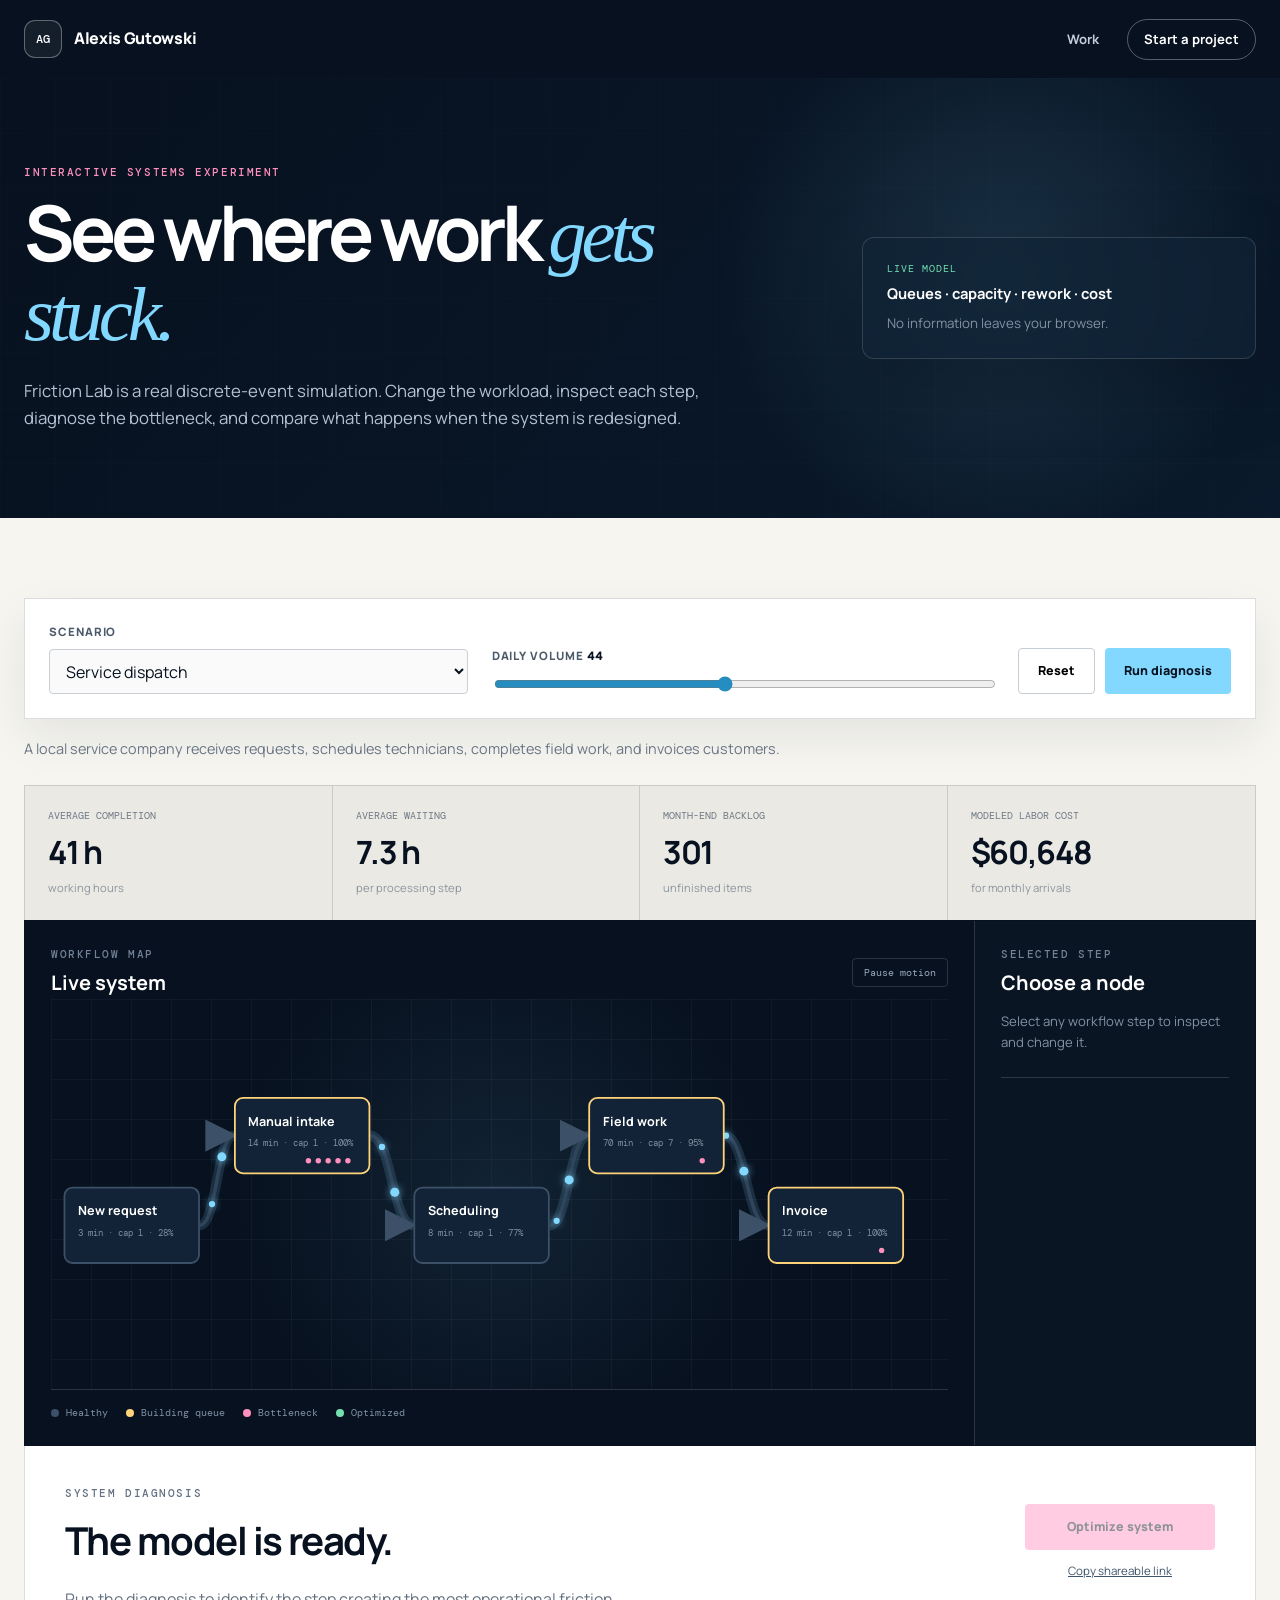
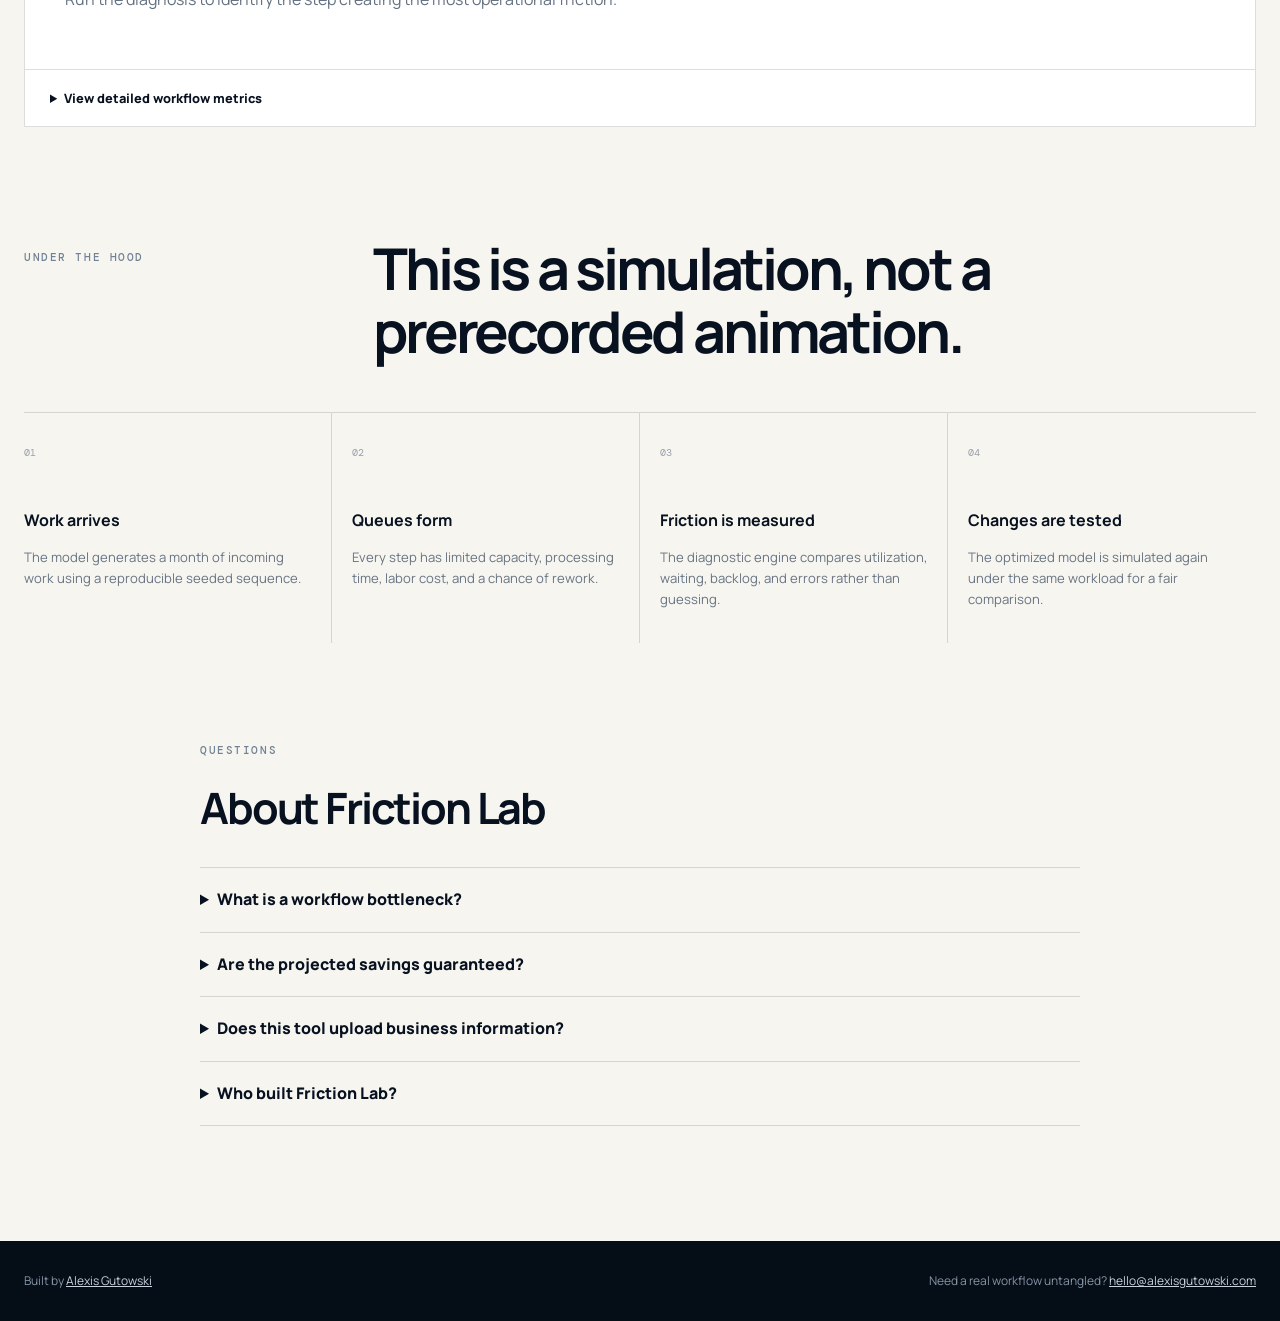
==== friction-lab/index.html @ 674093dd "Add static site package and Friction Lab Add a complete, build-free static site for alexisgutowski.c" ====
<!doctype html>
<html lang="en">
<head>
  <meta charset="utf-8">
  <meta name="viewport" content="width=device-width, initial-scale=1">
  <title>Workflow Bottleneck Simulator | Friction Lab by Alexis Gutowski</title>
  <meta name="description" content="Try Friction Lab, a free workflow simulator by Alexis Gutowski. Model queues, find bottlenecks, and compare process improvements in your browser.">
  <meta name="author" content="Alexis Gutowski">
  <meta name="robots" content="index,follow,max-image-preview:large,max-snippet:-1,max-video-preview:-1">
  <meta name="theme-color" content="#07111f">
  <link rel="canonical" href="https://alexisgutowski.com/friction-lab/">
  <link rel="icon" href="../favicon.svg" type="image/svg+xml">
  <link rel="apple-touch-icon" href="../assets/apple-touch-icon.png">
  <link rel="manifest" href="../site.webmanifest">
  <link rel="preconnect" href="https://fonts.googleapis.com">
  <link rel="preconnect" href="https://fonts.gstatic.com" crossorigin>
  <link href="https://fonts.googleapis.com/css2?family=DM+Mono:wght@400;500&family=Manrope:wght@400;500;600;700;800&display=swap" rel="stylesheet">

  <meta property="og:type" content="website">
  <meta property="og:site_name" content="Alexis Gutowski">
  <meta property="og:title" content="Friction Lab | Interactive Workflow Bottleneck Simulator">
  <meta property="og:description" content="Model a workflow, watch it break, diagnose the bottleneck, and compare an optimized system.">
  <meta property="og:url" content="https://alexisgutowski.com/friction-lab/">
  <meta property="og:image" content="https://alexisgutowski.com/assets/alexis-gutowski-social-card.jpg">
  <meta property="og:image:secure_url" content="https://alexisgutowski.com/assets/alexis-gutowski-social-card.jpg">
  <meta property="og:image:type" content="image/jpeg">
  <meta property="og:image:width" content="1200">
  <meta property="og:image:height" content="630">
  <meta property="og:image:alt" content="Alexis Gutowski, software developer and systems problem solver">
  <meta name="twitter:card" content="summary_large_image">
  <meta name="twitter:title" content="Friction Lab | Interactive Workflow Simulator">
  <meta name="twitter:description" content="Find bottlenecks and compare workflow improvements in a real browser-based simulation.">
  <meta name="twitter:image" content="https://alexisgutowski.com/assets/alexis-gutowski-social-card.jpg">
  <meta name="twitter:image:alt" content="Alexis Gutowski, software developer and systems problem solver">

  <script type="application/ld+json">
  {
    "@context": "https://schema.org",
    "@type": "SoftwareApplication",
    "@id": "https://alexisgutowski.com/friction-lab/#software",
    "name": "Friction Lab",
    "url": "https://alexisgutowski.com/friction-lab/",
    "description": "An interactive workflow simulator that models queues, processing capacity, rework, labor cost, and bottlenecks before comparing process improvements.",
    "applicationCategory": "BusinessApplication",
    "applicationSubCategory": "Workflow simulation and process analysis",
    "operatingSystem": "Any",
    "browserRequirements": "Requires a modern browser with JavaScript enabled",
    "isAccessibleForFree": true,
    "offers": {
      "@type": "Offer",
      "price": "0",
      "priceCurrency": "USD"
    },
    "author": {
      "@type": "Person",
      "@id": "https://alexisgutowski.com/#alexis",
      "name": "Alexis Gutowski",
      "url": "https://alexisgutowski.com/"
    },
    "image": "https://alexisgutowski.com/assets/alexis-gutowski-social-card.jpg",
    "featureList": [
      "Discrete-event workflow simulation",
      "Bottleneck diagnosis",
      "Before-and-after optimization comparison",
      "Editable processing time, capacity, errors, and volume",
      "Accessible workflow metrics table"
    ]
  }
  </script>
  <script type="application/ld+json">
  {
    "@context": "https://schema.org",
    "@type": "BreadcrumbList",
    "itemListElement": [
      { "@type": "ListItem", "position": 1, "name": "Home", "item": "https://alexisgutowski.com/" },
      { "@type": "ListItem", "position": 2, "name": "Friction Lab", "item": "https://alexisgutowski.com/friction-lab/" }
    ]
  }
  </script>
  <script type="application/ld+json">
  {
    "@context": "https://schema.org",
    "@type": "FAQPage",
    "mainEntity": [
      {
        "@type": "Question",
        "name": "What is a workflow bottleneck?",
        "acceptedAnswer": {
          "@type": "Answer",
          "text": "A bottleneck is the step whose limited capacity, processing time, errors, or handoffs constrain the performance of the larger system."
        }
      },
      {
        "@type": "Question",
        "name": "Are the projected savings guaranteed?",
        "acceptedAnswer": {
          "@type": "Answer",
          "text": "No. Friction Lab is an educational modeling tool. Its results show how the entered assumptions behave and help identify questions worth investigating in a real process."
        }
      },
      {
        "@type": "Question",
        "name": "Does this tool upload business information?",
        "acceptedAnswer": {
          "@type": "Answer",
          "text": "No. The simulation runs locally in the visitor's browser. A shared link contains only the selected scenario and daily volume."
        }
      },
      {
        "@type": "Question",
        "name": "Who built Friction Lab?",
        "acceptedAnswer": {
          "@type": "Answer",
          "text": "Friction Lab was designed and developed by Alexis Gutowski, a software developer and systems problem solver based in Cape Coral, Florida."
        }
      }
    ]
  }
  </script>

  <link rel="stylesheet" href="lab.css">
  <script src="scenarios.js" defer></script>
  <script src="engine.js" defer></script>
  <script src="app.js" defer></script>
</head>
<body>
  <a class="skip-link" href="#simulator">Skip to simulator</a>

  <header class="lab-header">
    <nav class="lab-shell nav" aria-label="Primary navigation">
      <a class="brand" href="../" aria-label="Alexis Gutowski, home"><span class="brand-mark" aria-hidden="true">AG</span><span>Alexis Gutowski</span></a>
      <div class="nav-actions"><a href="../#work">Work</a><a href="../#contact">Start a project</a></div>
    </nav>
  </header>

  <main>
    <section class="lab-hero lab-shell">
      <div>
        <p class="eyebrow">Interactive systems experiment</p>
        <h1>See where work <em>gets stuck.</em></h1>
        <p class="hero-copy">Friction Lab is a real discrete-event simulation. Change the workload, inspect each step, diagnose the bottleneck, and compare what happens when the system is redesigned.</p>
      </div>
      <div class="hero-badge" aria-label="Simulation characteristics"><span>LIVE MODEL</span><strong>Queues · capacity · rework · cost</strong><small>No information leaves your browser.</small></div>
    </section>

    <section class="simulator lab-shell" id="simulator" aria-labelledby="simulator-title">
      <noscript><p class="noscript-note">Friction Lab requires JavaScript to run its simulation. The portfolio and project explanation remain available, but the controls below will not update.</p></noscript>
      <div class="control-bar">
        <div class="control-group">
          <label for="scenarioSelect">Scenario</label>
          <select id="scenarioSelect"></select>
        </div>
        <div class="control-group volume-control">
          <label for="volumeRange">Daily volume <output id="volumeOutput" for="volumeRange">44</output></label>
          <input id="volumeRange" type="range" min="5" max="90" value="44" step="1">
        </div>
        <div class="button-cluster">
          <button class="button button-secondary" id="resetButton" type="button">Reset</button>
          <button class="button button-primary" id="diagnoseButton" type="button">Run diagnosis</button>
        </div>
      </div>

      <p class="scenario-description" id="scenarioDescription"></p>

      <div class="kpi-grid" aria-label="Simulation results">
        <article><span>Average completion</span><strong id="cycleKpi">—</strong><small>working hours</small></article>
        <article><span>Average waiting</span><strong id="waitKpi">—</strong><small>per processing step</small></article>
        <article><span>Month-end backlog</span><strong id="backlogKpi">—</strong><small>unfinished items</small></article>
        <article><span>Modeled labor cost</span><strong id="costKpi">—</strong><small>for monthly arrivals</small></article>
      </div>

      <div class="workspace-grid">
        <section class="canvas-panel" aria-labelledby="simulator-title">
          <div class="panel-heading"><div><p class="eyebrow">Workflow map</p><h2 id="simulator-title">Live system</h2></div><button id="motionButton" class="icon-button" type="button" aria-pressed="false">Pause motion</button></div>
          <div class="svg-wrap"><svg id="workflowSvg" viewBox="0 0 1000 390" role="img" aria-label="Animated workflow diagram"></svg></div>
          <div class="legend" aria-label="Workflow legend"><span><i class="legend-normal"></i>Healthy</span><span><i class="legend-warning"></i>Building queue</span><span><i class="legend-problem"></i>Bottleneck</span><span><i class="legend-automated"></i>Optimized</span></div>
        </section>

        <aside class="inspector" aria-labelledby="inspectorTitle">
          <p class="eyebrow">Selected step</p>
          <h2 id="inspectorTitle">Choose a node</h2>
          <p class="inspector-help" id="inspectorHelp">Select any workflow step to inspect and change it.</p>
          <form id="nodeForm" hidden>
            <label for="nodeLabel">Step name</label>
            <input id="nodeLabel" type="text" maxlength="28">

            <label for="nodeTime">Minutes per item <output id="nodeTimeOutput"></output></label>
            <input id="nodeTime" type="range" min="1" max="90" step="1">

            <label for="nodeCapacity">Parallel capacity <output id="nodeCapacityOutput"></output></label>
            <input id="nodeCapacity" type="range" min="1" max="10" step="1">

            <label for="nodeError">Error/rework rate <output id="nodeErrorOutput"></output></label>
            <input id="nodeError" type="range" min="0" max="25" step="1">
          </form>
          <div class="node-stats" id="nodeStats" hidden></div>
        </aside>
      </div>

      <section class="diagnosis-panel" aria-labelledby="diagnosisTitle">
        <div class="diagnosis-copy">
          <p class="eyebrow">System diagnosis</p>
          <h2 id="diagnosisTitle">The model is ready.</h2>
          <p id="diagnosisReason">Run the diagnosis to identify the step creating the most operational friction.</p>
          <p id="diagnosisRecommendation"></p>
        </div>
        <div class="diagnosis-action">
          <button class="button button-optimize" id="optimizeButton" type="button" disabled>Optimize system</button>
          <button class="text-button" id="shareButton" type="button">Copy shareable link</button>
          <span id="shareStatus" role="status" aria-live="polite"></span>
        </div>
      </section>

      <section class="comparison" id="comparison" hidden aria-labelledby="comparisonTitle">
        <div class="comparison-heading"><p class="eyebrow">Before and after</p><h2 id="comparisonTitle">What changed</h2><p>These are modeled estimates based on the controls above, not a guarantee of real-world savings.</p></div>
        <ul class="change-list" id="changeList"></ul>
        <div class="comparison-table-wrap">
          <table>
            <thead><tr><th>Metric</th><th>Current</th><th>Optimized</th><th>Difference</th></tr></thead>
            <tbody id="comparisonBody"></tbody>
          </table>
        </div>
      </section>

      <details class="accessible-results">
        <summary>View detailed workflow metrics</summary>
        <div class="table-wrap"><table><thead><tr><th>Step</th><th>Utilization</th><th>Average wait</th><th>Errors</th><th>Peak queue</th><th>Month-end backlog</th></tr></thead><tbody id="metricsBody"></tbody></table></div>
      </details>
      <p class="sr-status" id="simulationStatus" role="status" aria-live="polite"></p>
    </section>

    <article class="explainer lab-shell">
      <header><p class="eyebrow">Under the hood</p><h2>This is a simulation, not a prerecorded animation.</h2></header>
      <div class="explainer-grid">
        <section><span>01</span><h3>Work arrives</h3><p>The model generates a month of incoming work using a reproducible seeded sequence.</p></section>
        <section><span>02</span><h3>Queues form</h3><p>Every step has limited capacity, processing time, labor cost, and a chance of rework.</p></section>
        <section><span>03</span><h3>Friction is measured</h3><p>The diagnostic engine compares utilization, waiting, backlog, and errors rather than guessing.</p></section>
        <section><span>04</span><h3>Changes are tested</h3><p>The optimized model is simulated again under the same workload for a fair comparison.</p></section>
      </div>

      <section class="faq" aria-labelledby="faqTitle">
        <p class="eyebrow">Questions</p><h2 id="faqTitle">About Friction Lab</h2>
        <details><summary>What is a workflow bottleneck?</summary><p>A bottleneck is the step whose limited capacity, processing time, errors, or handoffs constrain the performance of the larger system.</p></details>
        <details><summary>Are the projected savings guaranteed?</summary><p>No. Friction Lab is an educational modeling tool. Its results show how the entered assumptions behave and help identify questions worth investigating in a real process.</p></details>
        <details><summary>Does this tool upload business information?</summary><p>No. The simulation runs locally in your browser. A shared link contains only the selected scenario and daily volume unless you manually provide additional information elsewhere.</p></details>
        <details><summary>Who built Friction Lab?</summary><p>Friction Lab was designed and developed by Alexis Gutowski, a software developer and systems problem solver based in Cape Coral, Florida.</p></details>
      </section>
    </article>
  </main>

  <footer class="lab-footer"><div class="lab-shell"><p>Built by <a href="../">Alexis Gutowski</a></p><p>Need a real workflow untangled? <a href="mailto:hello@alexisgutowski.com">hello@alexisgutowski.com</a></p></div></footer>
</body>
</html>
---- friction-lab/lab.css ----
:root {
  --ink: #07111f;
  --ink-2: #0b192b;
  --ink-3: #13253a;
  --paper: #f6f5f0;
  --white: #ffffff;
  --blue: #82d8ff;
  --pink: #ff8fbd;
  --green: #74e0b1;
  --amber: #ffd37a;
  --muted: #9cabbc;
  --dark-muted: #647181;
  --line: rgba(255, 255, 255, .14);
  --paper-line: rgba(7, 17, 31, .14);
  --mono: "DM Mono", monospace;
  --sans: "Manrope", sans-serif;
}

* { box-sizing: border-box; }
html { scroll-behavior: smooth; }
body { margin: 0; color: var(--ink); background: var(--paper); font-family: var(--sans); line-height: 1.6; }
button, input, select { font: inherit; }
button, select, input[type="range"] { cursor: pointer; }
a { color: inherit; }
:focus-visible { outline: 3px solid var(--pink); outline-offset: 4px; }
.lab-shell { width: min(1240px, calc(100% - 48px)); margin-inline: auto; }
.skip-link { position: fixed; z-index: 100; left: 12px; top: -100px; padding: 10px 15px; background: white; color: var(--ink); }
.skip-link:focus { top: 12px; }
.eyebrow { margin: 0 0 14px; color: #718195; font: 500 .7rem/1.4 var(--mono); letter-spacing: .14em; text-transform: uppercase; }

.lab-header { color: white; background: var(--ink); }
.nav { min-height: 78px; display: flex; align-items: center; justify-content: space-between; }
.brand { display: flex; align-items: center; gap: 12px; color: white; text-decoration: none; font-weight: 800; letter-spacing: -.02em; }
.brand-mark { display: grid; place-items: center; width: 38px; height: 38px; border: 1px solid rgba(255,255,255,.32); border-radius: 11px; background: rgba(255,255,255,.06); font: 500 .75rem var(--mono); }
.nav-actions { display: flex; align-items: center; gap: 28px; }
.nav-actions a { color: #c3cfdb; font-size: .82rem; font-weight: 700; text-decoration: none; }
.nav-actions a:last-child { padding: 9px 16px; border: 1px solid rgba(255,255,255,.32); border-radius: 99px; color: white; }
.nav-actions a:hover { color: var(--blue); }

.lab-hero { min-height: 440px; display: grid; grid-template-columns: 1fr .52fr; gap: 80px; align-items: center; color: white; }
.lab-hero::before { content: ""; position: absolute; z-index: -2; inset: 78px 0 auto; height: 440px; background: radial-gradient(circle at 78% 45%, rgba(130,216,255,.14), transparent 27%), linear-gradient(130deg, #07111f, #0a192b); }
.lab-hero::after { content: ""; position: absolute; z-index: -1; inset: 78px 0 auto; height: 440px; opacity: .08; background-image: linear-gradient(rgba(255,255,255,.12) 1px, transparent 1px), linear-gradient(90deg, rgba(255,255,255,.12) 1px, transparent 1px); background-size: 55px 55px; }
.lab-hero h1 { max-width: 810px; margin: 0 0 25px; font-size: clamp(3.4rem, 6vw, 6.4rem); line-height: .98; letter-spacing: -.065em; }
.lab-hero h1 em { color: var(--blue); font-family: Georgia, serif; font-weight: 400; }
.hero-copy { max-width: 720px; margin: 0; color: #b5c2d1; font-size: 1.05rem; }
.lab-hero .eyebrow { color: var(--pink); }
.hero-badge { display: grid; gap: 7px; align-self: center; padding: 24px; border: 1px solid var(--line); border-radius: 12px; background: rgba(17,35,54,.7); box-shadow: 0 25px 70px rgba(0,0,0,.25); backdrop-filter: blur(12px); }
.hero-badge span { color: var(--green); font: .65rem var(--mono); letter-spacing: .1em; }
.hero-badge strong { font-size: .92rem; }
.hero-badge small { color: #8292a5; }

.simulator { margin-block: 80px 110px; }
.noscript-note { margin: 0 0 18px; padding: 14px 16px; border: 1px solid #d66b99; border-radius: 6px; background: #fff3f8; color: #5c2940; font-size: .88rem; }
.control-bar { display: grid; grid-template-columns: 1fr 1.2fr auto; gap: 24px; align-items: end; padding: 24px; border: 1px solid var(--paper-line); background: white; box-shadow: 0 18px 45px rgba(22,37,53,.08); }
.control-group { display: grid; gap: 8px; }
.control-group label, #nodeForm label { color: #4c5b6b; font-size: .72rem; font-weight: 800; text-transform: uppercase; letter-spacing: .08em; }
.control-group output, #nodeForm output { color: var(--ink); font-family: var(--mono); }
select, input[type="text"] { width: 100%; min-height: 45px; padding: 0 12px; border: 1px solid #c9cfd5; border-radius: 4px; color: var(--ink); background: #fafafa; }
input[type="range"] { width: 100%; accent-color: #258dc0; }
.button-cluster { display: flex; gap: 10px; }
.button { min-height: 46px; padding: 0 19px; border: 0; border-radius: 4px; font-size: .78rem; font-weight: 800; transition: transform .2s, background .2s; }
.button:hover { transform: translateY(-2px); }
.button-primary { color: var(--ink); background: var(--blue); }
.button-secondary { border: 1px solid #c5ccd4; background: white; }
.button-optimize { min-width: 190px; color: var(--ink); background: var(--pink); }
.button:disabled { cursor: not-allowed; opacity: .45; transform: none; }
.scenario-description { max-width: 790px; margin: 18px 0 25px; color: #697584; font-size: .9rem; }

.kpi-grid { display: grid; grid-template-columns: repeat(4, 1fr); border: 1px solid var(--paper-line); border-bottom: 0; background: #eae9e4; }
.kpi-grid article { min-height: 130px; display: grid; align-content: center; padding: 23px; border-right: 1px solid var(--paper-line); }
.kpi-grid article:last-child { border-right: 0; }
.kpi-grid span { color: #6e7985; font: .64rem var(--mono); text-transform: uppercase; }
.kpi-grid strong { margin: 5px 0 0; font-size: 2rem; letter-spacing: -.04em; }
.kpi-grid small { color: #8b949e; font-size: .7rem; }

.workspace-grid { display: grid; grid-template-columns: minmax(0, 1fr) 280px; border: 1px solid var(--paper-line); background: var(--ink); }
.canvas-panel { min-width: 0; padding: 26px; border-right: 1px solid var(--line); color: white; }
.panel-heading { display: flex; align-items: center; justify-content: space-between; gap: 20px; }
.panel-heading h2, .inspector h2 { margin: 0; font-size: 1.25rem; }
.canvas-panel .eyebrow, .inspector .eyebrow { margin-bottom: 5px; color: #728397; }
.icon-button { padding: 7px 11px; border: 1px solid var(--line); border-radius: 4px; background: transparent; color: #9cabbc; font: .64rem var(--mono); }
.svg-wrap { width: 100%; min-height: 390px; display: grid; place-items: center; overflow: hidden; background: radial-gradient(circle at center, rgba(130,216,255,.09), transparent 55%), linear-gradient(rgba(255,255,255,.035) 1px, transparent 1px), linear-gradient(90deg, rgba(255,255,255,.035) 1px, transparent 1px); background-size: auto, 40px 40px, 40px 40px; }
#workflowSvg { width: 100%; height: auto; overflow: visible; }
.edge { fill: none; stroke: #30445a; stroke-width: 4; }
.edge-glow { fill: none; stroke: rgba(130,216,255,.15); stroke-width: 11; }
.flow-token { fill: var(--blue); filter: drop-shadow(0 0 5px rgba(130,216,255,.85)); }
.flow-paused .flow-token { display: none; }
.node { cursor: pointer; }
.node rect { fill: #122337; stroke: #3c5067; stroke-width: 2; rx: 9; transition: fill .2s, stroke .2s; }
.node:hover rect, .node.selected rect { stroke: var(--blue); }
.node.warning rect { stroke: var(--amber); }
.node.bottleneck rect { fill: #321b2b; stroke: var(--pink); filter: drop-shadow(0 0 10px rgba(255,143,189,.35)); }
.node.automated rect { fill: #102c2a; stroke: var(--green); }
.node-title { fill: white; font: 700 14px var(--sans); }
.node-meta { fill: #8191a3; font: 10px var(--mono); }
.node-queue { fill: var(--pink); }
.legend { display: flex; flex-wrap: wrap; gap: 18px; padding-top: 16px; border-top: 1px solid var(--line); color: #8292a4; font: .6rem var(--mono); }
.legend span { display: flex; align-items: center; gap: 7px; }
.legend i { width: 8px; height: 8px; border-radius: 50%; background: #3c5067; }.legend .legend-warning { background: var(--amber); }.legend .legend-problem { background: var(--pink); }.legend .legend-automated { background: var(--green); }

.inspector { padding: 26px; color: white; background: #091522; }
.inspector-help { margin-top: 12px; color: #8292a4; font-size: .82rem; }
#nodeForm { display: grid; gap: 10px; margin-top: 25px; }
#nodeForm[hidden] { display: none; }
#nodeForm input[type="range"] { margin-bottom: 10px; }
.node-stats { display: grid; grid-template-columns: 1fr 1fr; gap: 8px; margin-top: 24px; padding-top: 20px; border-top: 1px solid var(--line); }
.node-stats div { padding: 9px; background: #122337; }
.node-stats span { display: block; color: #738599; font: .56rem var(--mono); text-transform: uppercase; }
.node-stats strong { font-size: .82rem; }

.diagnosis-panel { display: grid; grid-template-columns: 1fr auto; gap: 50px; align-items: center; padding: 40px; border: 1px solid var(--paper-line); border-top: 0; background: white; }
.diagnosis-panel h2 { margin: 0 0 10px; font-size: clamp(1.8rem, 3vw, 2.8rem); letter-spacing: -.04em; }
.diagnosis-panel p { max-width: 760px; margin-bottom: 8px; color: #647181; }
.diagnosis-panel .eyebrow { margin-bottom: 8px; }
#diagnosisRecommendation { color: #26384b; font-weight: 700; }
.diagnosis-action { display: grid; justify-items: center; gap: 11px; }
.text-button { border: 0; background: none; color: #40556c; font-size: .72rem; text-decoration: underline; }
#shareStatus { min-height: 18px; color: #607080; font-size: .68rem; }

.comparison { padding: 45px; border: 1px solid var(--paper-line); border-top: 0; background: #deddd7; }
.comparison[hidden] { display: none; }
.comparison-heading { display: grid; grid-template-columns: 1fr 1fr; gap: 10px 50px; align-items: end; }
.comparison-heading .eyebrow { grid-column: 1 / -1; margin: 0; }
.comparison-heading h2 { margin: 0; font-size: 2.5rem; letter-spacing: -.05em; }
.comparison-heading p { margin: 0; color: #687381; font-size: .8rem; }
.change-list { display: grid; gap: 8px; margin: 30px 0; padding-left: 20px; color: #3d4b59; font-size: .86rem; }
.comparison-table-wrap, .table-wrap { overflow-x: auto; }
table { width: 100%; border-collapse: collapse; text-align: left; }
th, td { padding: 13px 15px; border-bottom: 1px solid var(--paper-line); white-space: nowrap; }
th { color: #687482; font: .61rem var(--mono); text-transform: uppercase; }
td { font-size: .8rem; }
.improved { color: #087d60; font-weight: 800; }
.accessible-results { border: 1px solid var(--paper-line); border-top: 0; background: white; }
.accessible-results summary { cursor: pointer; padding: 18px 25px; font-size: .8rem; font-weight: 800; }
.accessible-results .table-wrap { padding: 0 25px 25px; }
.sr-status { position: absolute; width: 1px; height: 1px; overflow: hidden; clip: rect(0,0,0,0); }

.explainer { padding-bottom: 115px; }
.explainer > header { display: grid; grid-template-columns: .35fr 1fr; gap: 40px; align-items: start; margin-bottom: 50px; }
.explainer > header .eyebrow { margin-top: 13px; }
.explainer > header h2 { max-width: 800px; margin: 0; font-size: clamp(2.4rem, 4.5vw, 4.6rem); line-height: 1.08; letter-spacing: -.055em; }
.explainer-grid { display: grid; grid-template-columns: repeat(4, 1fr); border-top: 1px solid var(--paper-line); }
.explainer-grid section { min-height: 230px; padding: 25px 20px 20px 0; border-right: 1px solid var(--paper-line); }
.explainer-grid section:not(:first-child) { padding-left: 20px; }
.explainer-grid section:last-child { border-right: 0; }
.explainer-grid span { color: #97a0aa; font: .65rem var(--mono); }
.explainer-grid h3 { margin: 45px 0 8px; font-size: 1rem; }
.explainer-grid p { color: #687482; font-size: .82rem; }
.faq { max-width: 880px; margin: 100px auto 0; }
.faq h2 { margin: 0 0 25px; font-size: 2.7rem; letter-spacing: -.05em; }
.faq details { border-top: 1px solid var(--paper-line); }
.faq details:last-child { border-bottom: 1px solid var(--paper-line); }
.faq summary { cursor: pointer; padding: 19px 0; font-weight: 800; }
.faq details p { padding: 0 0 20px; color: #637080; }

.lab-footer { padding: 30px 0; color: #8695a7; background: #050d17; font-size: .75rem; }
.lab-footer .lab-shell { display: flex; justify-content: space-between; gap: 20px; }
.lab-footer p { margin: 0; }
.lab-footer a { color: #c6d2de; }

@media (max-width: 960px) {
  .lab-hero { grid-template-columns: 1fr; gap: 30px; padding-block: 70px; }
  .hero-badge { max-width: 500px; }
  .control-bar { grid-template-columns: 1fr 1fr; }.button-cluster { grid-column: 1 / -1; }
  .kpi-grid { grid-template-columns: 1fr 1fr; }.kpi-grid article:nth-child(2) { border-right: 0; }.kpi-grid article:nth-child(-n+2) { border-bottom: 1px solid var(--paper-line); }
  .workspace-grid { grid-template-columns: 1fr; }.canvas-panel { border-right: 0; border-bottom: 1px solid var(--line); }.inspector { min-height: 250px; }
  .explainer-grid { grid-template-columns: 1fr 1fr; }.explainer-grid section:nth-child(2) { border-right: 0; }.explainer-grid section:nth-child(-n+2) { border-bottom: 1px solid var(--paper-line); }
}

@media (max-width: 650px) {
  .lab-shell { width: min(100% - 28px, 1240px); }.nav { min-height: 68px; }.nav-actions a:first-child { display: none; }
  .lab-hero::before, .lab-hero::after { top: 68px; height: 520px; }.lab-hero { min-height: 520px; }.lab-hero h1 { font-size: 3.35rem; }
  .simulator { margin-block: 55px 85px; }.control-bar { grid-template-columns: 1fr; padding: 18px; }.button-cluster { grid-column: auto; }.button-cluster .button { flex: 1; }
  .kpi-grid { grid-template-columns: 1fr 1fr; }.kpi-grid article { min-height: 115px; padding: 17px; }.kpi-grid strong { font-size: 1.45rem; }
  .canvas-panel { padding: 16px; }.svg-wrap { min-height: 305px; overflow-x: auto; }.svg-wrap svg { min-width: 760px; }.legend { gap: 10px; }
  .diagnosis-panel { grid-template-columns: 1fr; padding: 27px; gap: 25px; }.diagnosis-action { justify-items: stretch; }.comparison { padding: 27px 18px; }.comparison-heading { grid-template-columns: 1fr; }.comparison-heading .eyebrow { grid-column: auto; }
  .explainer > header { grid-template-columns: 1fr; gap: 5px; }.explainer-grid { grid-template-columns: 1fr; }.explainer-grid section, .explainer-grid section:not(:first-child) { min-height: auto; padding: 24px 0; border-right: 0; border-bottom: 1px solid var(--paper-line); }.explainer-grid h3 { margin-top: 20px; }
  .lab-footer .lab-shell { flex-direction: column; text-align: center; }
}

@media (prefers-reduced-motion: reduce) {
  html { scroll-behavior: auto; }
  *, *::before, *::after { scroll-behavior: auto !important; animation-duration: .01ms !important; animation-iteration-count: 1 !important; transition-duration: .01ms !important; }
  .flow-token { display: none; }
}
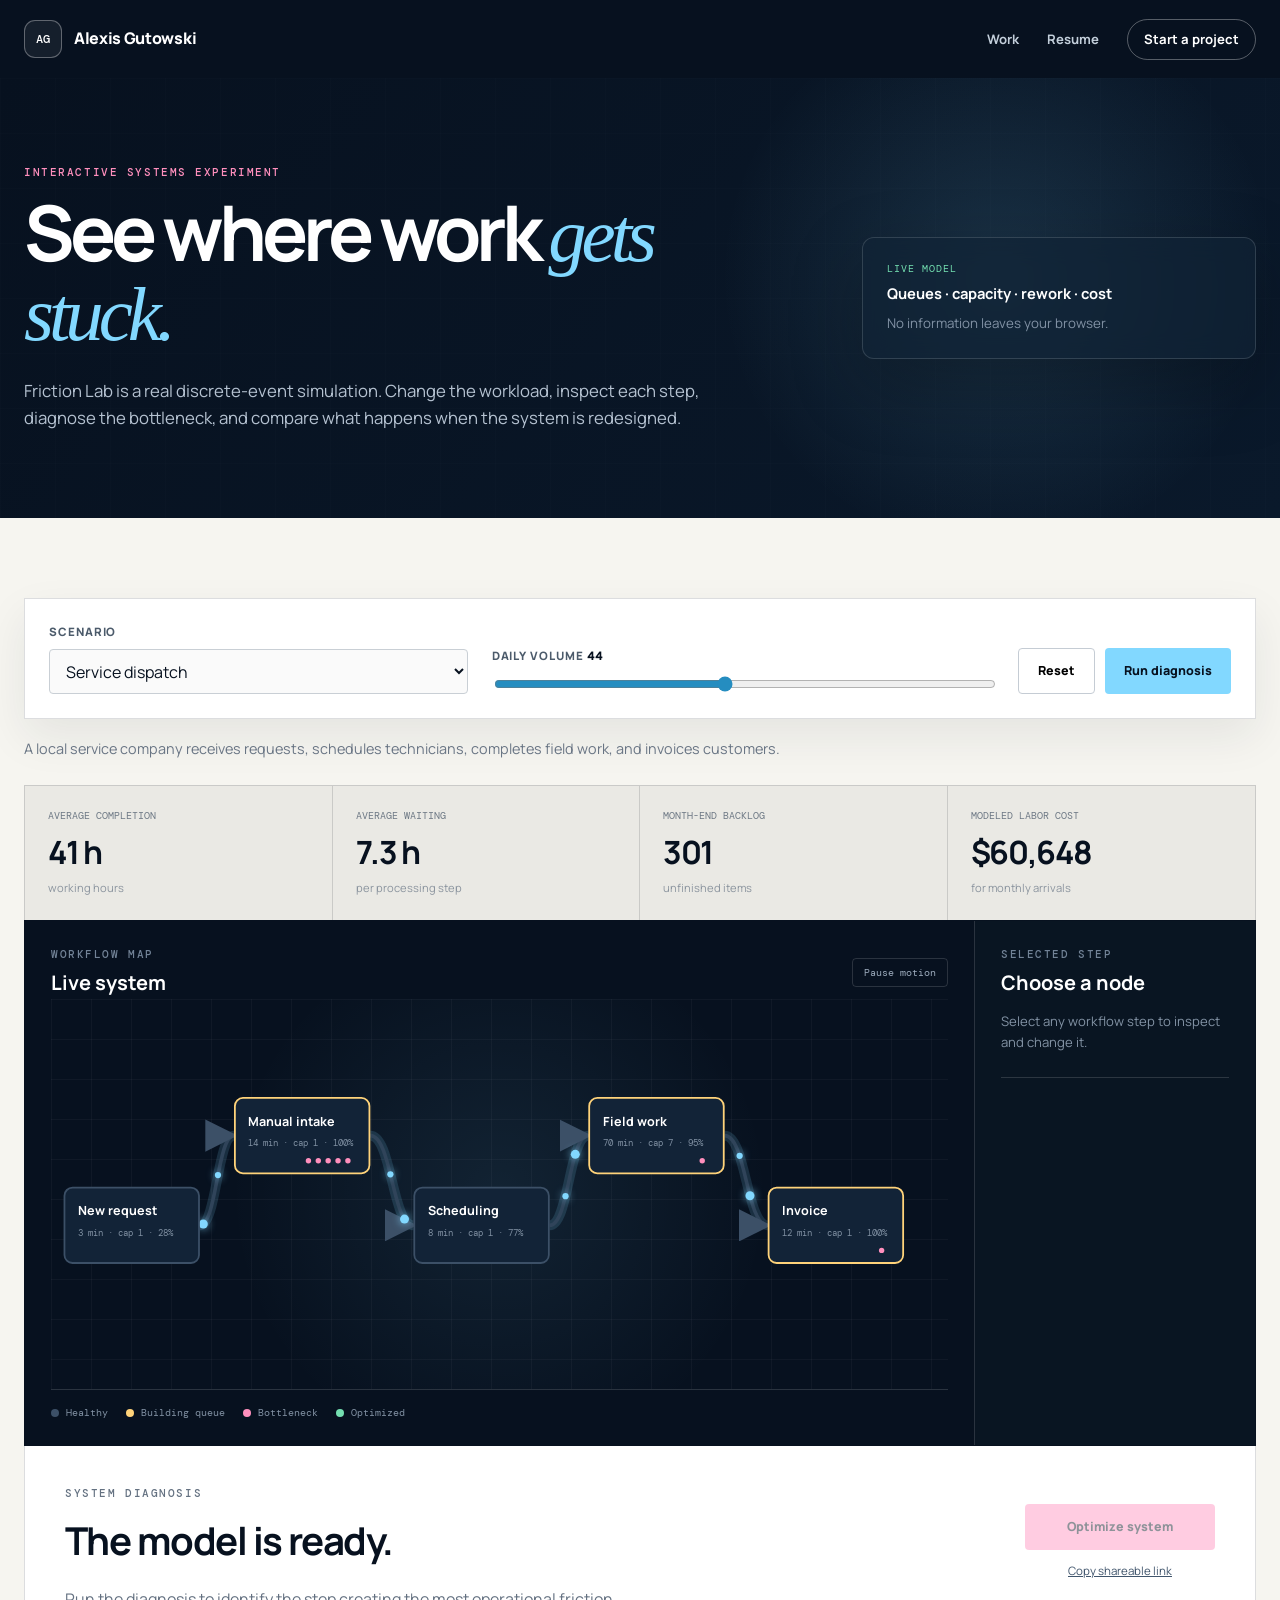
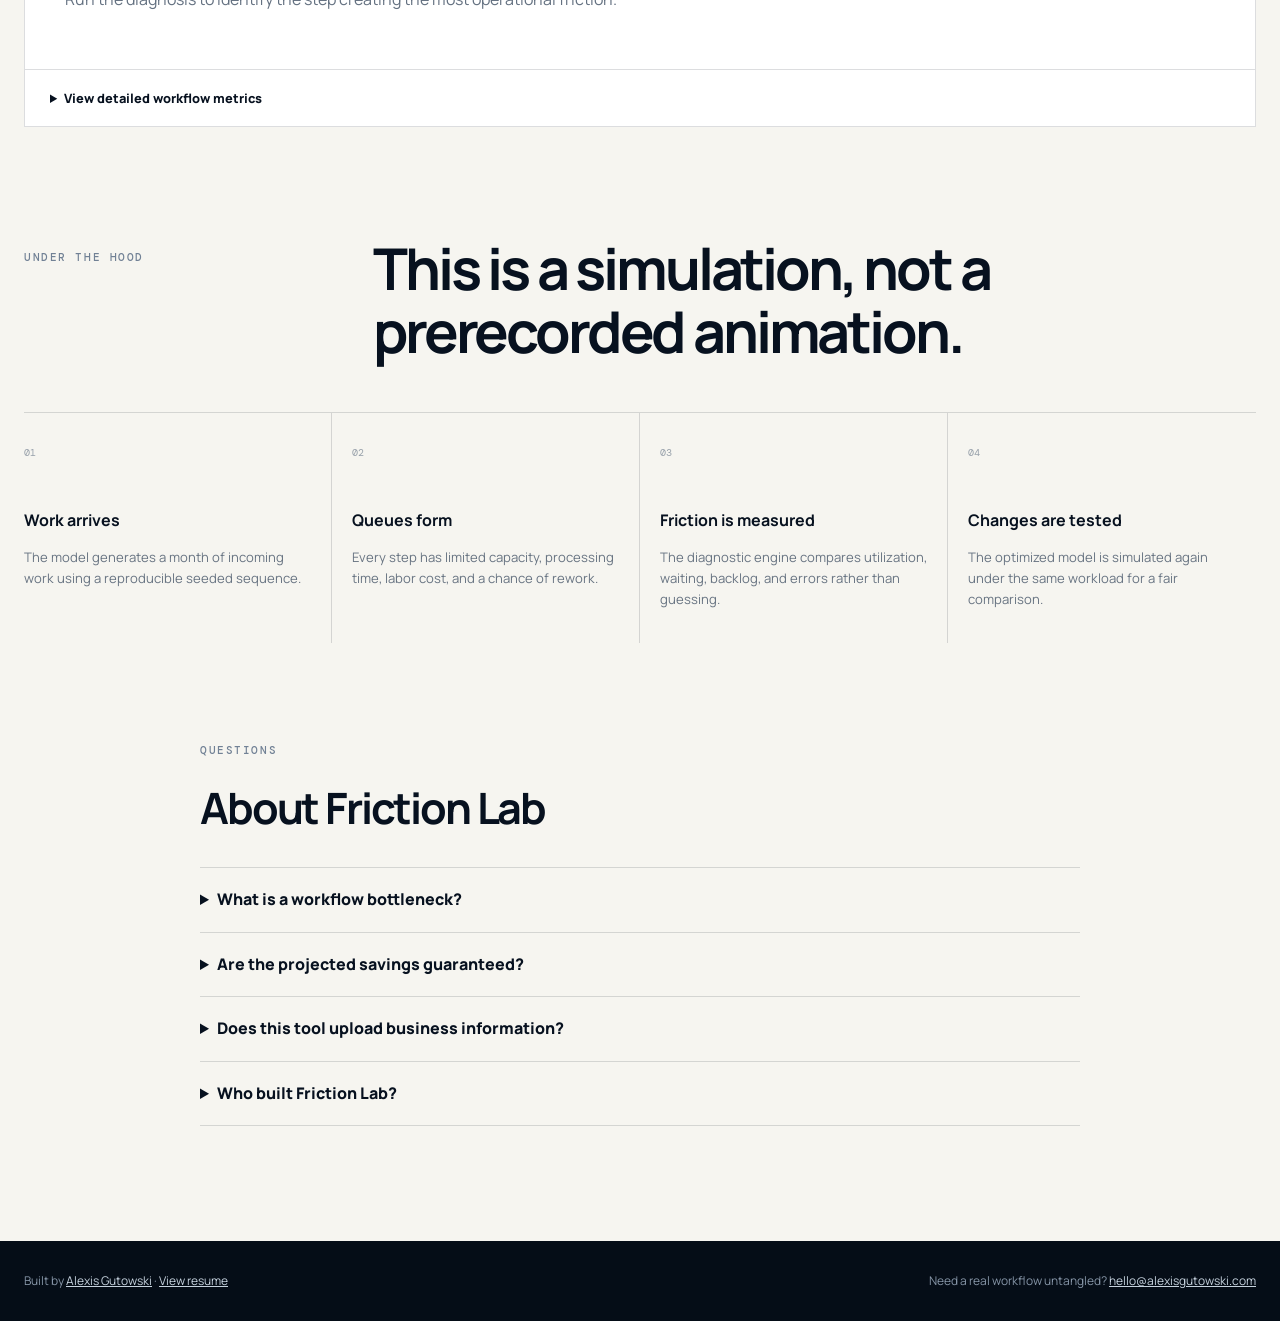
==== commit f84b1998: "Added resume" ====
--- a/friction-lab/index.html
+++ b/friction-lab/index.html
@@ -129,7 +129,7 @@
   <header class="lab-header">
     <nav class="lab-shell nav" aria-label="Primary navigation">
       <a class="brand" href="../" aria-label="Alexis Gutowski, home"><span class="brand-mark" aria-hidden="true">AG</span><span>Alexis Gutowski</span></a>
-      <div class="nav-actions"><a href="../#work">Work</a><a href="../#contact">Start a project</a></div>
+      <div class="nav-actions"><a href="../#work">Work</a><a href="../resume/">Resume</a><a href="../#contact">Start a project</a></div>
     </nav>
   </header>
 
@@ -248,6 +248,6 @@
     </article>
   </main>
 
-  <footer class="lab-footer"><div class="lab-shell"><p>Built by <a href="../">Alexis Gutowski</a></p><p>Need a real workflow untangled? <a href="mailto:hello@alexisgutowski.com">hello@alexisgutowski.com</a></p></div></footer>
+  <footer class="lab-footer"><div class="lab-shell"><p>Built by <a href="../">Alexis Gutowski</a> · <a href="../resume/">View resume</a></p><p>Need a real workflow untangled? <a href="mailto:hello@alexisgutowski.com">hello@alexisgutowski.com</a></p></div></footer>
 </body>
 </html>
